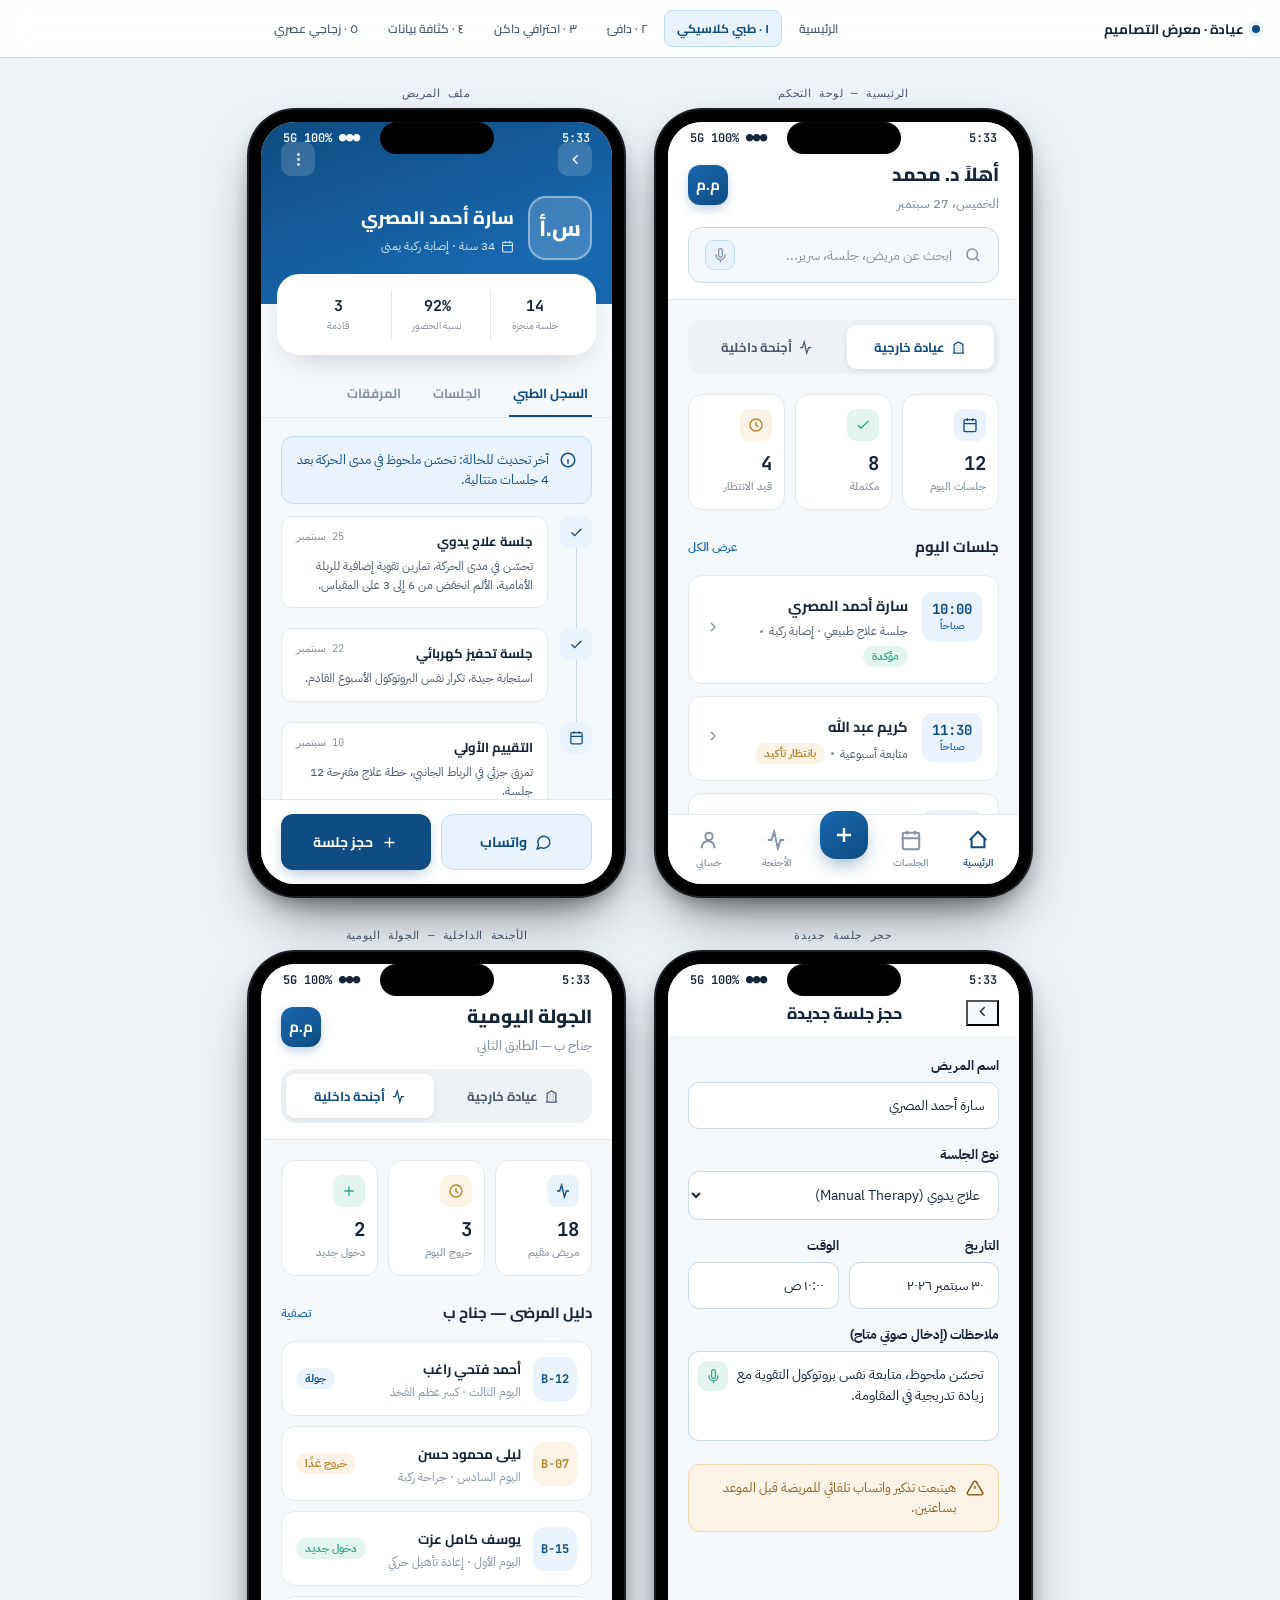
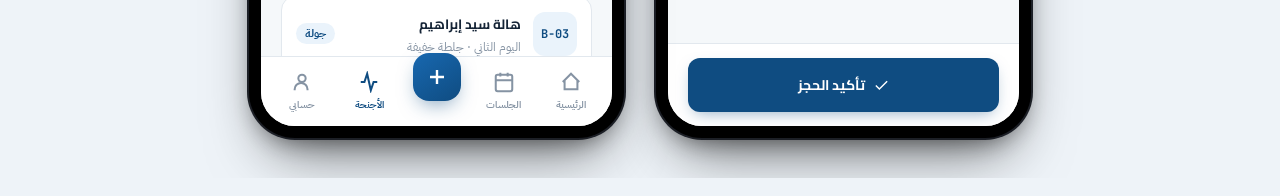
==== 01-clinical-trust/index.html @ b978ddeb "✨init" ====
<!DOCTYPE html>
<html lang="ar" dir="rtl" class="design-page">
<head>
<meta charset="UTF-8">
<meta name="viewport" content="width=device-width, initial-scale=1.0">
<title>1 · Clinical Trust — عيادة Design Lab</title>
<link rel="preconnect" href="https://fonts.googleapis.com">
<link rel="preconnect" href="https://fonts.gstatic.com" crossorigin>
<link href="https://fonts.googleapis.com/css2?family=Cairo:wght@500;600;700;800;900&family=IBM+Plex+Sans+Arabic:wght@400;500;600;700&family=JetBrains+Mono:wght@500;600;700&display=swap" rel="stylesheet">
<link rel="stylesheet" href="../shared/frame.css">
<link rel="stylesheet" href="design.css">
</head>
<body class="showcase-body">

<div class="phone-gallery">

  <!-- Screen 1: Home / Dashboard -->
  <div class="phone-slot">
    <span class="screen-label">الرئيسية — لوحة التحكم</span>
    <div class="phone-frame"><div class="notch"></div><div class="phone-screen">
      <div class="app-shell" dir="rtl">
      <div class="app-viewport">
        <div class="ct-statusbar"><span class="status-clock">9:41</span><span>●●● 5G 100%</span></div>
        <div class="ct-topbar">
          <div class="ct-topbar-row">
            <div class="greeting">أهلاً د. محمد<span>الخميس، 27 سبتمبر</span></div>
            <div class="ct-avatar">م.م</div>
          </div>
          <div class="ct-search">
            <svg viewBox="0 0 24 24" fill="none" stroke="currentColor" stroke-width="2"><circle cx="11" cy="11" r="7"/><path d="m20 20-3.5-3.5"/></svg>
            <input type="text" placeholder="ابحث عن مريض، جلسة، سرير...">
            <button class="mic"><svg viewBox="0 0 24 24" fill="none" stroke="currentColor" stroke-width="2"><path d="M12 1a3 3 0 00-3 3v8a3 3 0 006 0V4a3 3 0 00-3-3z"/><path d="M19 10v2a7 7 0 01-14 0v-2M12 19v4"/></svg></button>
          </div>
        </div>
        <div class="ct-content">
          <div class="ct-segment">
            <button class="active"><svg viewBox="0 0 24 24" fill="none" stroke="currentColor" stroke-width="2"><path d="M3 21h18M5 21V7l7-4 7 4v14M9 9h1m4 0h1m-6 4h1m4 0h1m-6 4h1m4 0h1"/></svg>عيادة خارجية</button>
            <button><svg viewBox="0 0 24 24" fill="none" stroke="currentColor" stroke-width="2"><path d="M3 12h4l3-9 4 18 3-9h4"/></svg>أجنحة داخلية</button>
          </div>

          <div class="ct-stats">
            <div class="ct-stat i-blue"><div class="icon"><svg viewBox="0 0 24 24" fill="none" stroke="currentColor" stroke-width="2"><path d="M8 2v4M16 2v4M3 10h18M5 4h14a2 2 0 012 2v14a2 2 0 01-2 2H5a2 2 0 01-2-2V6a2 2 0 012-2z"/></svg></div><div class="num">12</div><div class="lbl">جلسات اليوم</div></div>
            <div class="ct-stat i-mint"><div class="icon"><svg viewBox="0 0 24 24" fill="none" stroke="currentColor" stroke-width="2"><path d="M20 6L9 17l-5-5"/></svg></div><div class="num">8</div><div class="lbl">مكتملة</div></div>
            <div class="ct-stat i-gold"><div class="icon"><svg viewBox="0 0 24 24" fill="none" stroke="currentColor" stroke-width="2"><circle cx="12" cy="12" r="9"/><path d="M12 7v5l3 3"/></svg></div><div class="num">4</div><div class="lbl">قيد الانتظار</div></div>
          </div>

          <div class="ct-section-title"><h3>جلسات اليوم</h3><a href="#">عرض الكل</a></div>

          <div class="ct-card">
            <div class="time-block"><div class="t">10:00</div><div class="p">صباحاً</div></div>
            <div class="info">
              <div class="name">سارة أحمد المصري</div>
              <div class="meta">جلسة علاج طبيعي · إصابة ركبة <span class="sep"></span> <span class="ct-badge confirmed">مؤكدة</span></div>
            </div>
            <div class="chev"><svg viewBox="0 0 24 24" fill="none" stroke="currentColor" stroke-width="2"><path d="m9 6 6 6-6 6"/></svg></div>
          </div>
          <div class="ct-card">
            <div class="time-block"><div class="t">11:30</div><div class="p">صباحاً</div></div>
            <div class="info">
              <div class="name">كريم عبد الله</div>
              <div class="meta">متابعة أسبوعية <span class="sep"></span> <span class="ct-badge pending">بانتظار تأكيد</span></div>
            </div>
            <div class="chev"><svg viewBox="0 0 24 24" fill="none" stroke="currentColor" stroke-width="2"><path d="m9 6 6 6-6 6"/></svg></div>
          </div>
          <div class="ct-card">
            <div class="time-block"><div class="t">01:15</div><div class="p">ظهراً</div></div>
            <div class="info">
              <div class="name">منى الشريف</div>
              <div class="meta">جلسة أولى <span class="sep"></span> <span class="ct-badge session">تقييم جديد</span></div>
            </div>
            <div class="chev"><svg viewBox="0 0 24 24" fill="none" stroke="currentColor" stroke-width="2"><path d="m9 6 6 6-6 6"/></svg></div>
          </div>

          <div class="ct-section-title" style="margin-top:8px;"><h3>إجراءات سريعة</h3></div>
          <div class="ct-quick">
            <a href="#" class="ct-quick-item"><div class="ic"><svg viewBox="0 0 24 24" fill="none" stroke="currentColor" stroke-width="2"><path d="M12 5v14M5 12h14"/></svg></div><span>مريض جديد</span></a>
            <a href="#" class="ct-quick-item"><div class="ic"><svg viewBox="0 0 24 24" fill="none" stroke="currentColor" stroke-width="2"><rect x="3" y="4" width="18" height="18" rx="2"/><path d="M16 2v4M8 2v4M3 10h18"/></svg></div><span>حجز جلسة</span></a>
            <a href="#" class="ct-quick-item"><div class="ic"><svg viewBox="0 0 24 24" fill="none" stroke="currentColor" stroke-width="2"><path d="M14 2H6a2 2 0 00-2 2v16a2 2 0 002 2h12a2 2 0 002-2V8z"/><path d="M14 2v6h6M9 15h6M9 11h6"/></svg></div><span>تقرير</span></a>
            <a href="#" class="ct-quick-item"><div class="ic"><svg viewBox="0 0 24 24" fill="none" stroke="currentColor" stroke-width="2"><path d="M3 5h18M3 12h18M3 19h18"/></svg></div><span>الأرشيف</span></a>
          </div>
        </div>
      </div>
        <nav class="ct-bottomnav">
          <a href="#" class="ct-navitem active"><svg viewBox="0 0 24 24" fill="none" stroke="currentColor" stroke-width="2.2"><path d="M3 12l9-9 9 9M5 10v10h14V10"/></svg><span>الرئيسية</span></a>
          <a href="#" class="ct-navitem"><svg viewBox="0 0 24 24" fill="none" stroke="currentColor" stroke-width="2.2"><rect x="3" y="4" width="18" height="18" rx="2"/><path d="M16 2v4M8 2v4M3 10h18"/></svg><span>الجلسات</span></a>
          <a href="#" class="ct-navitem"><div class="fab"><svg viewBox="0 0 24 24" fill="none" stroke="currentColor" stroke-width="2.4"><path d="M12 5v14M5 12h14"/></svg></div></a>
          <a href="#" class="ct-navitem"><svg viewBox="0 0 24 24" fill="none" stroke="currentColor" stroke-width="2.2"><path d="M3 12h4l3-9 4 18 3-9h4"/></svg><span>الأجنحة</span></a>
          <a href="#" class="ct-navitem"><svg viewBox="0 0 24 24" fill="none" stroke="currentColor" stroke-width="2.2"><circle cx="12" cy="8" r="4"/><path d="M4 21v-1a7 7 0 0114 0v1"/></svg><span>حسابي</span></a>
        </nav>
      </div>
    </div></div>
  </div>

  <!-- Screen 2: Patient Profile -->
  <div class="phone-slot">
    <span class="screen-label">ملف المريض</span>
    <div class="phone-frame"><div class="notch"></div><div class="phone-screen">
      <div class="app-shell" dir="rtl">
      <div class="ct-statusbar" style="background:transparent;position:absolute;top:0;left:0;right:0;z-index:10;color:#fff;"><span class="status-clock">9:41</span><span>●●● 5G 100%</span></div>
      <div class="app-viewport">
        <div class="ct-profile-hero">
          <div class="back-row">
            <button class="icon-btn"><svg viewBox="0 0 24 24" fill="none" stroke="currentColor" stroke-width="2"><path d="m15 18-6-6 6-6"/></svg></button>
            <button class="icon-btn"><svg viewBox="0 0 24 24" fill="none" stroke="currentColor" stroke-width="2"><circle cx="12" cy="12" r="1"/><circle cx="12" cy="5" r="1"/><circle cx="12" cy="19" r="1"/></svg></button>
          </div>
          <div class="ct-profile-main">
            <div class="avatar">س.أ</div>
            <div>
              <div class="name">سارة أحمد المصري</div>
              <div class="sub"><svg width="13" height="13" viewBox="0 0 24 24" fill="none" stroke="currentColor" stroke-width="2"><rect x="3" y="4" width="18" height="18" rx="2"/><path d="M16 2v4M8 2v4M3 10h18"/></svg> 34 سنة · إصابة ركبة يمنى</div>
            </div>
          </div>
        </div>
        <div class="ct-profile-card">
          <div class="item"><div class="v">14</div><div class="l">جلسة منجزة</div></div>
          <div class="item"><div class="v">92%</div><div class="l">نسبة الحضور</div></div>
          <div class="item"><div class="v">3</div><div class="l">قادمة</div></div>
        </div>
        <div class="ct-tablist">
          <button class="active">السجل الطبي</button>
          <button>الجلسات</button>
          <button>المرفقات</button>
        </div>
        <div class="ct-content" style="padding-top:18px;">
          <div class="ct-alert info">
            <svg viewBox="0 0 24 24" fill="none" stroke="currentColor" stroke-width="2"><circle cx="12" cy="12" r="9"/><path d="M12 8h.01M11 12h1v4h1"/></svg>
            آخر تحديث للحالة: تحسّن ملحوظ في مدى الحركة بعد 4 جلسات متتالية.
          </div>

          <div class="ct-timeline-item">
            <div class="dot"><svg viewBox="0 0 24 24" fill="none" stroke="currentColor" stroke-width="2"><path d="M20 6L9 17l-5-5"/></svg></div>
            <div class="body">
              <div class="row"><span class="ttl">جلسة علاج يدوي</span><span class="dt">25 سبتمبر</span></div>
              <p>تحسّن في مدى الحركة، تمارين تقوية إضافية للربلة الأمامية. الألم انخفض من 6 إلى 3 على المقياس.</p>
            </div>
          </div>
          <div class="ct-timeline-item">
            <div class="dot"><svg viewBox="0 0 24 24" fill="none" stroke="currentColor" stroke-width="2"><path d="M20 6L9 17l-5-5"/></svg></div>
            <div class="body">
              <div class="row"><span class="ttl">جلسة تحفيز كهربائي</span><span class="dt">22 سبتمبر</span></div>
              <p>استجابة جيدة، تكرار نفس البروتوكول الأسبوع القادم.</p>
            </div>
          </div>
          <div class="ct-timeline-item">
            <div class="dot"><svg viewBox="0 0 24 24" fill="none" stroke="currentColor" stroke-width="2"><rect x="3" y="4" width="18" height="18" rx="2"/><path d="M16 2v4M8 2v4M3 10h18"/></svg></div>
            <div class="body">
              <div class="row"><span class="ttl">التقييم الأولي</span><span class="dt">10 سبتمبر</span></div>
              <p>تمزق جزئي في الرباط الجانبي، خطة علاج مقترحة 12 جلسة.</p>
            </div>
          </div>
        </div>
      </div>
        <div style="padding:14px 20px calc(env(safe-area-inset-bottom,0px) + 14px);border-top:1px solid var(--ct-line);display:flex;gap:10px;flex-shrink:0;background:var(--ct-bg);">
          <button class="ct-btn secondary"><svg viewBox="0 0 24 24" fill="none" stroke="currentColor" stroke-width="2"><path d="M3 21l1.9-5.7a8.5 8.5 0 113.8 3.8z"/></svg>واتساب</button>
          <button class="ct-btn primary"><svg viewBox="0 0 24 24" fill="none" stroke="currentColor" stroke-width="2"><path d="M12 5v14M5 12h14"/></svg>حجز جلسة</button>
        </div>
      </div>
    </div></div>
  </div>

  <!-- Screen 3: Booking form -->
  <div class="phone-slot">
    <span class="screen-label">حجز جلسة جديدة</span>
    <div class="phone-frame"><div class="notch"></div><div class="phone-screen">
      <div class="app-shell" dir="rtl">
      <div class="app-viewport">
        <div class="ct-statusbar"><span class="status-clock">9:41</span><span>●●● 5G 100%</span></div>
        <div class="ct-topbar" style="border-bottom:none;padding-bottom:8px;">
          <div class="ct-topbar-row" style="margin-bottom:0;">
            <button class="icon-btn" style="background:var(--ct-surface);color:var(--ct-ink);"><svg width="17" height="17" viewBox="0 0 24 24" fill="none" stroke="currentColor" stroke-width="2"><path d="m15 18-6-6 6-6"/></svg></button>
            <div class="greeting" style="font-size:16px;">حجز جلسة جديدة</div>
            <div style="width:34px;"></div>
          </div>
        </div>
        <div class="ct-content" style="padding-top:20px;">
          <div class="ct-field">
            <label>اسم المريض</label>
            <input type="text" value="سارة أحمد المصري" readonly>
          </div>
          <div class="ct-field">
            <label>نوع الجلسة</label>
            <select>
              <option>علاج يدوي (Manual Therapy)</option>
              <option>تحفيز كهربائي</option>
              <option>تمارين تقوية</option>
            </select>
          </div>
          <div style="display:flex;gap:10px;">
            <div class="ct-field" style="flex:1;">
              <label>التاريخ</label>
              <input type="text" value="٣٠ سبتمبر ٢٠٢٦">
            </div>
            <div class="ct-field" style="flex:1;">
              <label>الوقت</label>
              <input type="text" value="١٠:٠٠ ص">
            </div>
          </div>
          <div class="ct-field">
            <label>ملاحظات (إدخال صوتي متاح)</label>
            <div class="voice-input">
              <textarea placeholder="اكتب أو سجّل ملاحظاتك...">تحسّن ملحوظ، متابعة نفس بروتوكول التقوية مع زيادة تدريجية في المقاومة.</textarea>
              <button class="mic-btn"><svg viewBox="0 0 24 24" fill="none" stroke="currentColor" stroke-width="2"><path d="M12 1a3 3 0 00-3 3v8a3 3 0 006 0V4a3 3 0 00-3-3z"/><path d="M19 10v2a7 7 0 01-14 0v-2M12 19v4"/></svg></button>
            </div>
          </div>
          <div class="ct-alert warn">
            <svg viewBox="0 0 24 24" fill="none" stroke="currentColor" stroke-width="2"><path d="M10.29 3.86L1.82 18a2 2 0 001.71 3h16.94a2 2 0 001.71-3L13.71 3.86a2 2 0 00-3.42 0z"/><path d="M12 9v4M12 17h.01"/></svg>
            هيتبعت تذكير واتساب تلقائي للمريضة قبل الموعد بساعتين.
          </div>
        </div>
      </div>
        <div style="padding:14px 20px calc(env(safe-area-inset-bottom,0px) + 14px);border-top:1px solid var(--ct-line);flex-shrink:0;background:var(--ct-bg);">
          <button class="ct-btn primary"><svg viewBox="0 0 24 24" fill="none" stroke="currentColor" stroke-width="2"><path d="M20 6L9 17l-5-5"/></svg>تأكيد الحجز</button>
        </div>
      </div>
    </div></div>
  </div>

  <!-- Screen 4: Inpatient ward -->
  <div class="phone-slot">
    <span class="screen-label">الأجنحة الداخلية — الجولة اليومية</span>
    <div class="phone-frame"><div class="notch"></div><div class="phone-screen">
      <div class="app-shell" dir="rtl">
      <div class="app-viewport">
        <div class="ct-statusbar"><span class="status-clock">9:41</span><span>●●● 5G 100%</span></div>
        <div class="ct-topbar">
          <div class="ct-topbar-row">
            <div class="greeting">الجولة اليومية<span>جناح ب — الطابق الثاني</span></div>
            <div class="ct-avatar">م.م</div>
          </div>
          <div class="ct-segment" style="margin-bottom:0;">
            <button><svg viewBox="0 0 24 24" fill="none" stroke="currentColor" stroke-width="2"><path d="M3 21h18M5 21V7l7-4 7 4v14M9 9h1m4 0h1m-6 4h1m4 0h1m-6 4h1m4 0h1"/></svg>عيادة خارجية</button>
            <button class="active"><svg viewBox="0 0 24 24" fill="none" stroke="currentColor" stroke-width="2"><path d="M3 12h4l3-9 4 18 3-9h4"/></svg>أجنحة داخلية</button>
          </div>
        </div>
        <div class="ct-content">
          <div class="ct-stats">
            <div class="ct-stat i-blue"><div class="icon"><svg viewBox="0 0 24 24" fill="none" stroke="currentColor" stroke-width="2"><path d="M3 12h4l3-9 4 18 3-9h4"/></svg></div><div class="num">18</div><div class="lbl">مريض مقيم</div></div>
            <div class="ct-stat i-gold"><div class="icon"><svg viewBox="0 0 24 24" fill="none" stroke="currentColor" stroke-width="2"><circle cx="12" cy="12" r="9"/><path d="M12 7v5l3 3"/></svg></div><div class="num">3</div><div class="lbl">خروج اليوم</div></div>
            <div class="ct-stat i-mint"><div class="icon"><svg viewBox="0 0 24 24" fill="none" stroke="currentColor" stroke-width="2"><path d="M12 5v14M5 12h14"/></svg></div><div class="num">2</div><div class="lbl">دخول جديد</div></div>
          </div>

          <div class="ct-section-title"><h3>دليل المرضى — جناح ب</h3><a href="#">تصفية</a></div>

          <div class="ct-ward-card">
            <div class="bed">B-12</div>
            <div class="info"><div class="name">أحمد فتحي راغب</div><div class="meta">اليوم الثالث · كسر عظم الفخذ</div></div>
            <span class="ct-badge session">جولة</span>
          </div>
          <div class="ct-ward-card discharge-soon">
            <div class="bed">B-07</div>
            <div class="info"><div class="name">ليلى محمود حسن</div><div class="meta">اليوم السادس · جراحة ركبة</div></div>
            <span class="ct-badge pending">خروج غدًا</span>
          </div>
          <div class="ct-ward-card">
            <div class="bed">B-15</div>
            <div class="info"><div class="name">يوسف كامل عزت</div><div class="meta">اليوم الأول · إعادة تأهيل حركي</div></div>
            <span class="ct-badge confirmed">دخول جديد</span>
          </div>
          <div class="ct-ward-card">
            <div class="bed">B-03</div>
            <div class="info"><div class="name">هالة سيد إبراهيم</div><div class="meta">اليوم الثاني · جلطة خفيفة</div></div>
            <span class="ct-badge session">جولة</span>
          </div>
        </div>
      </div>
        <nav class="ct-bottomnav">
          <a href="#" class="ct-navitem"><svg viewBox="0 0 24 24" fill="none" stroke="currentColor" stroke-width="2.2"><path d="M3 12l9-9 9 9M5 10v10h14V10"/></svg><span>الرئيسية</span></a>
          <a href="#" class="ct-navitem"><svg viewBox="0 0 24 24" fill="none" stroke="currentColor" stroke-width="2.2"><rect x="3" y="4" width="18" height="18" rx="2"/><path d="M16 2v4M8 2v4M3 10h18"/></svg><span>الجلسات</span></a>
          <a href="#" class="ct-navitem"><div class="fab"><svg viewBox="0 0 24 24" fill="none" stroke="currentColor" stroke-width="2.4"><path d="M12 5v14M5 12h14"/></svg></div></a>
          <a href="#" class="ct-navitem active"><svg viewBox="0 0 24 24" fill="none" stroke="currentColor" stroke-width="2.2"><path d="M3 12h4l3-9 4 18 3-9h4"/></svg><span>الأجنحة</span></a>
          <a href="#" class="ct-navitem"><svg viewBox="0 0 24 24" fill="none" stroke="currentColor" stroke-width="2.2"><circle cx="12" cy="8" r="4"/><path d="M4 21v-1a7 7 0 0114 0v1"/></svg><span>حسابي</span></a>
        </nav>
      </div>
    </div></div>
  </div>

</div>

<script src="../shared/navbar.js"></script>
<script src="../shared/frame.js"></script>
<script>renderShowcaseNav('clinical-trust', false);</script>
</body>
</html>
---- shared/frame.css ----
/* ============================================================
   Shared "showcase chrome" — NOT part of the app itself.
   This provides: the top navbar (design switcher) and the
   mobile device frame that the actual app UI sits inside.
   ============================================================ */

/* Default (index/landing) showcase palette — dark neutral.
   Individual design pages override these variables (see each
   design.css's ".showcase-body" block) so the surrounding chrome
   picks up that design's own identity instead of a fixed dark theme. */
:root{
  --showcase-bg:#f5f6f8;
  --showcase-ink:#1a1f29;
  --showcase-muted:#6b7280;
  --showcase-line:#e2e5ea;
  --showcase-accent:#4f8cff;
  --showcase-nav-bg:rgba(255,255,255,.88);
}

*{ box-sizing:border-box; }

html,body{ margin:0; padding:0; }

body.showcase-body{
  background:var(--showcase-bg);
  color:var(--showcase-ink);
  font-family:"IBM Plex Sans Arabic","Segoe UI",Tahoma,sans-serif;
  min-height:100vh;
}

/* ---------- Top navbar (showcase only) ---------- */
.showcase-nav{
  position:sticky;
  top:0;
  z-index:100;
  display:flex;
  align-items:center;
  justify-content:space-between;
  gap:12px;
  padding:10px 20px;
  background:var(--showcase-nav-bg);
  backdrop-filter:blur(14px);
  border-bottom:1px solid var(--showcase-line);
  flex-wrap:nowrap;
}
.showcase-nav .brand{
  display:flex;
  align-items:center;
  gap:8px;
  font-weight:700;
  font-size:13.5px;
  color:var(--showcase-ink);
  text-decoration:none;
  white-space:nowrap;
  flex-shrink:0;
}
.showcase-nav .brand .brand-text{ display:inline; }
.showcase-nav .brand .dot{
  width:8px;height:8px;border-radius:50%;
  background:var(--showcase-accent);
  box-shadow:0 0 0 4px var(--showcase-accent-soft, rgba(79,140,255,.18));
  flex-shrink:0;
}
.showcase-tabs{
  display:flex;
  gap:4px;
  overflow-x:auto;
  scrollbar-width:none;
  flex:1;
  justify-content:center;
  min-width:0;
}
.showcase-tabs::-webkit-scrollbar{ display:none; }
.showcase-tabs a{
  flex-shrink:0;
  padding:6px 12px;
  border-radius:8px;
  font-size:12px;
  font-weight:600;
  color:var(--showcase-muted);
  text-decoration:none;
  border:1px solid transparent;
  transition:.15s ease;
  white-space:nowrap;
}
.showcase-tabs a:hover{
  color:var(--showcase-ink);
  background:var(--showcase-tab-hover, rgba(0,0,0,.04));
}
.showcase-tabs a.active{
  color:var(--showcase-accent-ink, var(--showcase-accent));
  background:var(--showcase-accent-soft, rgba(79,140,255,.14));
  border-color:var(--showcase-accent-line, rgba(79,140,255,.4));
  font-weight:700;
}

/* ---------- Phone frame gallery ---------- */
.phone-gallery{
  max-width:1200px;
  margin:0 auto;
  padding:28px 24px 40px;
  display:flex;
  flex-wrap:wrap;
  gap:32px;
  justify-content:center;
}
.phone-slot{ display:flex; flex-direction:column; align-items:center; gap:10px; }
.phone-slot .screen-label{
  font-family:"JetBrains Mono",monospace;
  font-size:11px;
  letter-spacing:.06em;
  color:var(--showcase-muted);
  text-transform:uppercase;
}

.phone-frame{
  width:375px;
  height:812px;
  background:#000;
  border-radius:46px;
  padding:12px;
  box-shadow:
    0 0 0 2px #1c1f26,
    0 30px 60px -20px rgba(0,0,0,.6),
    0 10px 24px -8px rgba(0,0,0,.5);
  position:relative;
  flex-shrink:0;
}
/* Design pages only: cap the frame height to the viewport height below
   the navbar, so a full screen is visible without scrolling the page.
   Width is unaffected — only height shrinks on short viewports, exactly
   like a real device frame would if you shortened its screen. */
html.design-page .phone-frame{
  height:min(812px, calc(100vh - var(--nav-h, 57px) - 56px));
}
.phone-frame .notch{
  position:absolute;
  top:12px; left:50%;
  transform:translateX(-50%);
  width:114px; height:32px;
  background:#000;
  border-radius:20px;
  z-index:50;
  pointer-events:none;
  box-shadow:0 1px 0 rgba(255,255,255,.04) inset;
}
.phone-screen{
  width:100%;
  height:100%;
  background:#fff;
  border-radius:34px;
  overflow:hidden;
  position:relative;
  display:flex;
  flex-direction:column;
  isolation:isolate;
}
/* .app-shell fills the phone screen and splits into a scrolling viewport
   plus fixed chrome (bottom nav / action bar) that never scrolls away.
   It also carries the dir="rtl"/"ltr" attribute toggled by frame.js, so
   both the scrollable content and the fixed bottom chrome flip together. */
.app-shell{
  flex:1;
  min-height:0;
  display:flex;
  flex-direction:column;
  position:relative;
}

/* The scrollable app body — sits between the status bar and the bottom nav,
   both of which are fixed chrome siblings so they never scroll away. */
.app-viewport{
  flex:1;
  min-height:0;
  overflow-y:auto;
  overflow-x:hidden;
  scrollbar-width:none;
  display:flex;
  flex-direction:column;
  position:relative;
}
.app-viewport::-webkit-scrollbar{ display:none; }

/* Bottom nav bars declare themselves as fixed chrome via this class instead
   of relying on flex order, so they stay pinned regardless of scroll. */
[class*="bottomnav"]{
  flex-shrink:0;
  position:relative;
  z-index:40;
}

/* ---------- Navbar responsiveness ---------- */
@media (max-width:900px){
  .showcase-nav{ padding:9px 14px; gap:8px; }
  .showcase-nav .brand .brand-text{ display:none; }
  .showcase-tabs{ justify-content:flex-start; }
  .showcase-tabs a{ padding:6px 10px; font-size:11.5px; }
}

@media (max-width:480px){
  .showcase-nav{ padding:8px 10px; gap:6px; }
  .showcase-tabs a{ padding:5px 9px; font-size:11px; }

  .phone-frame{ width:320px; border-radius:38px; }
  html.design-page .phone-frame{ height:min(692px, calc(100vh - var(--nav-h, 50px) - 56px)); }
  .phone-frame .notch{ top:10px; width:100px; height:28px; border-radius:18px; }
  .phone-screen{ border-radius:28px; }
}
---- 01-clinical-trust/design.css ----
/* ==========================================================
   DESIGN 1 — CLINICAL TRUST
   Medical-professional minimal. Deep clinical blue + mint
   accent, calm neutral surfaces, maximum legibility.
   ========================================================== */

:root{
  --ct-bg:#ffffff;
  --ct-surface:#f5f8fa;
  --ct-surface-alt:#eef2f5;
  --ct-ink:#152436;
  --ct-ink-soft:#48586b;
  --ct-muted:#8593a3;
  --ct-line:#e2e8ee;
  --ct-line-strong:#ccdae6;
  --ct-accent:#1868b0;
  --ct-accent-deep:#0f4c81;
  --ct-accent-soft:#eaf3fb;
  --ct-accent-soft-line:#c3ddf3;
  --ct-mint:#2ea88a;
  --ct-mint-soft:#e4f5f0;
  --ct-gold:#b2842f;
  --ct-red:#c0392b;
  --ct-red-soft:#fbeae8;
  --ct-radius-sm:8px;
  --ct-radius-md:14px;
  --ct-radius-lg:22px;
  --font-display:"Cairo",sans-serif;
  --font-body:"IBM Plex Sans Arabic","Segoe UI",sans-serif;
  --font-mono:"JetBrains Mono",monospace;
}

.app-viewport{
  background:var(--ct-surface);
  color:var(--ct-ink);
  font-family:var(--font-body);
}

/* ---------- Status bar ---------- */
.ct-statusbar{
  display:flex; align-items:center; justify-content:space-between;
  padding:8px 22px 4px;
  font-family:var(--font-mono);
  font-size:12px;
  font-weight:600;
  color:var(--ct-ink);
  flex-shrink:0;
  background:var(--ct-bg);
}

/* ---------- App top bar ---------- */
.ct-topbar{
  background:var(--ct-bg);
  padding:6px 20px 16px;
  flex-shrink:0;
  border-bottom:1px solid var(--ct-line);
}
.ct-topbar-row{ display:flex; align-items:center; justify-content:space-between; margin-bottom:14px; }
.ct-topbar .greeting{ font-family:var(--font-display); font-weight:800; font-size:19px; color:var(--ct-ink); }
.ct-topbar .greeting span{ display:block; font-family:var(--font-body); font-weight:500; font-size:12.5px; color:var(--ct-muted); margin-top:2px; }
.ct-avatar{
  width:40px; height:40px; border-radius:12px;
  background:linear-gradient(145deg,var(--ct-accent),var(--ct-accent-deep));
  display:flex; align-items:center; justify-content:center;
  color:#fff; font-family:var(--font-display); font-weight:700; font-size:15px;
  box-shadow:0 4px 12px -2px rgba(15,76,129,.35);
}

.ct-search{
  display:flex; align-items:center; gap:10px;
  background:var(--ct-surface);
  border:1px solid var(--ct-line-strong);
  border-radius:var(--ct-radius-md);
  padding:12px 16px;
}
.ct-search svg{ width:18px; height:18px; color:var(--ct-muted); flex-shrink:0; }
.ct-search input{
  border:none; background:transparent; outline:none;
  font-family:var(--font-body); font-size:13.5px; color:var(--ct-ink); flex:1;
  min-width:0;
}
.ct-search input::placeholder{ color:var(--ct-muted); }
.ct-search .mic{
  width:30px; height:30px; border-radius:9px;
  background:var(--ct-accent-soft); border:1px solid var(--ct-accent-soft-line);
  display:flex; align-items:center; justify-content:center; flex-shrink:0;
  color:var(--ct-accent-deep);
}
.ct-search .mic svg{ width:15px; height:15px; }

/* ---------- Content scroll area ---------- */
.ct-content{ padding:20px 20px 100px; flex:1; }

.ct-section-title{
  display:flex; align-items:center; justify-content:space-between;
  margin-bottom:14px;
}
.ct-section-title h3{ font-family:var(--font-display); font-weight:700; font-size:15px; color:var(--ct-ink); margin:0; }
.ct-section-title a{ font-size:12px; font-weight:600; color:var(--ct-accent); text-decoration:none; }

/* ---------- Segment tabs (Outpatient / Inpatient) ---------- */
.ct-segment{
  display:flex; gap:6px;
  background:var(--ct-surface-alt);
  padding:5px; border-radius:var(--ct-radius-md);
  margin-bottom:20px;
}
.ct-segment button{
  flex:1; border:none; background:transparent;
  padding:10px 8px; border-radius:9px;
  font-family:var(--font-display); font-weight:700; font-size:13px;
  color:var(--ct-ink-soft); cursor:pointer;
  transition:.2s ease;
  display:flex; align-items:center; justify-content:center; gap:6px;
}
.ct-segment button svg{ width:15px; height:15px; }
.ct-segment button.active{ background:var(--ct-bg); color:var(--ct-accent-deep); box-shadow:0 2px 8px -2px rgba(21,36,54,.15); }

/* ---------- Stat cards ---------- */
.ct-stats{ display:grid; grid-template-columns:repeat(3,1fr); gap:10px; margin-bottom:22px; }
.ct-stat{
  background:var(--ct-bg); border:1px solid var(--ct-line); border-radius:var(--ct-radius-md);
  padding:14px 12px;
}
.ct-stat .icon{
  width:32px; height:32px; border-radius:9px;
  display:flex; align-items:center; justify-content:center; margin-bottom:10px;
}
.ct-stat .icon svg{ width:16px; height:16px; }
.ct-stat.i-blue .icon{ background:var(--ct-accent-soft); color:var(--ct-accent-deep); }
.ct-stat.i-mint .icon{ background:var(--ct-mint-soft); color:var(--ct-mint); }
.ct-stat.i-gold .icon{ background:#fbf3e6; color:var(--ct-gold); }
.ct-stat .num{ font-family:var(--font-mono); font-weight:700; font-size:19px; color:var(--ct-ink); }
.ct-stat .lbl{ font-size:11px; color:var(--ct-muted); margin-top:2px; font-weight:500; }

/* ---------- Appointment / session card ---------- */
.ct-card{
  background:var(--ct-bg); border:1px solid var(--ct-line); border-radius:var(--ct-radius-md);
  padding:16px; margin-bottom:12px;
  display:flex; gap:14px; align-items:flex-start;
}
.ct-card .time-block{
  flex-shrink:0; text-align:center;
  background:var(--ct-accent-soft); border-radius:10px;
  padding:8px 10px; min-width:56px;
}
.ct-card .time-block .t{ font-family:var(--font-mono); font-weight:700; font-size:14px; color:var(--ct-accent-deep); }
.ct-card .time-block .p{ font-size:9.5px; color:var(--ct-accent); font-weight:600; margin-top:1px; }
.ct-card .info{ flex:1; min-width:0; }
.ct-card .info .name{ font-family:var(--font-display); font-weight:700; font-size:14.5px; color:var(--ct-ink); margin-bottom:3px; }
.ct-card .info .meta{ font-size:12px; color:var(--ct-ink-soft); display:flex; align-items:center; gap:6px; flex-wrap:wrap; }
.ct-card .info .meta .sep{ width:3px; height:3px; border-radius:50%; background:var(--ct-muted); }
.ct-badge{
  font-size:10.5px; font-weight:700; padding:3px 9px; border-radius:99px;
  display:inline-flex; align-items:center; gap:4px;
}
.ct-badge.confirmed{ background:var(--ct-mint-soft); color:var(--ct-mint); }
.ct-badge.pending{ background:#fbf3e6; color:var(--ct-gold); }
.ct-badge.session{ background:var(--ct-accent-soft); color:var(--ct-accent-deep); }
.ct-card .chev{ color:var(--ct-muted); flex-shrink:0; align-self:center; }
.ct-card .chev svg{ width:16px; height:16px; }

/* ---------- Quick actions grid ---------- */
.ct-quick{ display:grid; grid-template-columns:repeat(4,1fr); gap:10px; margin-bottom:24px; }
.ct-quick-item{ display:flex; flex-direction:column; align-items:center; gap:8px; text-decoration:none; }
.ct-quick-item .ic{
  width:52px; height:52px; border-radius:16px;
  background:var(--ct-bg); border:1px solid var(--ct-line);
  display:flex; align-items:center; justify-content:center;
  color:var(--ct-accent-deep);
  box-shadow:0 1px 2px rgba(21,36,54,.04);
}
.ct-quick-item .ic svg{ width:22px; height:22px; }
.ct-quick-item span{ font-size:10.5px; font-weight:600; color:var(--ct-ink-soft); text-align:center; }

/* ---------- Buttons ---------- */
.ct-btn{
  display:flex; align-items:center; justify-content:center; gap:8px;
  border:none; border-radius:12px; padding:14px 20px;
  font-family:var(--font-display); font-weight:700; font-size:14px;
  cursor:pointer; transition:.15s ease; width:100%;
}
.ct-btn.primary{ background:var(--ct-accent-deep); color:#fff; box-shadow:0 6px 16px -6px rgba(15,76,129,.5); }
.ct-btn.primary:active{ transform:scale(.98); }
.ct-btn.secondary{ background:var(--ct-accent-soft); color:var(--ct-accent-deep); border:1px solid var(--ct-accent-soft-line); }
.ct-btn.ghost{ background:transparent; color:var(--ct-ink-soft); border:1px solid var(--ct-line-strong); }
.ct-btn.danger{ background:var(--ct-red-soft); color:var(--ct-red); }
.ct-btn svg{ width:17px; height:17px; }
.ct-btn.sm{ padding:9px 14px; font-size:12.5px; width:auto; }

/* ---------- Inputs ---------- */
.ct-field{ margin-bottom:16px; }
.ct-field label{ display:block; font-size:12.5px; font-weight:700; color:var(--ct-ink); margin-bottom:7px; }
.ct-field input, .ct-field textarea, .ct-field select{
  width:100%; border:1.5px solid var(--ct-line-strong); border-radius:11px;
  padding:12px 14px; font-family:var(--font-body); font-size:13.5px; color:var(--ct-ink);
  background:var(--ct-bg); outline:none; transition:.15s ease;
}
.ct-field input:focus, .ct-field textarea:focus, .ct-field select:focus{
  border-color:var(--ct-accent); box-shadow:0 0 0 3px var(--ct-accent-soft);
}
.ct-field textarea{ resize:none; min-height:90px; }
.ct-field .voice-input{ position:relative; }
.ct-field .voice-input .mic-btn{
  position:absolute; inset-inline-end:10px; top:10px;
  width:30px; height:30px; border-radius:9px; border:none;
  background:var(--ct-mint-soft); color:var(--ct-mint);
  display:flex; align-items:center; justify-content:center; cursor:pointer;
}
.ct-field .voice-input .mic-btn svg{ width:15px; height:15px; }
.ct-field .voice-input textarea{ padding-inline-end:48px; }

/* ---------- Bottom navigation (this IS part of the app) ---------- */
.ct-bottomnav{
  display:flex; align-items:center; justify-content:space-around;
  background:var(--ct-bg);
  border-top:1px solid var(--ct-line);
  padding:10px 8px calc(env(safe-area-inset-bottom,0px) + 10px);
  flex-shrink:0;
}
.ct-navitem{
  display:flex; flex-direction:column; align-items:center; gap:4px;
  color:var(--ct-muted); text-decoration:none; padding:4px 10px;
  flex:1; position:relative;
}
.ct-navitem svg{ width:22px; height:22px; }
.ct-navitem span{ font-size:10px; font-weight:600; }
.ct-navitem.active{ color:var(--ct-accent-deep); }
.ct-navitem .fab{
  width:48px; height:48px; border-radius:16px; margin-top:-30px;
  background:linear-gradient(145deg,var(--ct-accent),var(--ct-accent-deep));
  display:flex; align-items:center; justify-content:center;
  color:#fff; box-shadow:0 8px 20px -6px rgba(15,76,129,.55);
}
.ct-navitem .fab svg{ width:24px; height:24px; }

/* ---------- Patient profile screen ---------- */
.ct-profile-hero{
  background:linear-gradient(160deg,var(--ct-accent-deep),var(--ct-accent) 75%);
  padding:20px 20px 44px; color:#fff; position:relative; flex-shrink:0;
}
.ct-profile-hero .back-row{ display:flex; align-items:center; justify-content:space-between; margin-bottom:20px; }
.ct-profile-hero .icon-btn{
  width:34px; height:34px; border-radius:10px; background:rgba(255,255,255,.16);
  display:flex; align-items:center; justify-content:center; color:#fff; border:none;
}
.ct-profile-hero .icon-btn svg{ width:17px; height:17px; }
.ct-profile-main{ display:flex; align-items:center; gap:14px; }
.ct-profile-main .avatar{
  width:64px; height:64px; border-radius:18px; background:rgba(255,255,255,.18);
  border:2px solid rgba(255,255,255,.4);
  display:flex; align-items:center; justify-content:center;
  font-family:var(--font-display); font-weight:800; font-size:22px;
}
.ct-profile-main .name{ font-family:var(--font-display); font-weight:800; font-size:18px; }
.ct-profile-main .sub{ font-size:12px; color:#dceafb; margin-top:3px; display:flex; align-items:center; gap:6px; }
.ct-profile-card{
  background:var(--ct-bg); border-radius:var(--ct-radius-lg);
  margin:-30px 16px 0; padding:16px; position:relative; z-index:5;
  box-shadow:0 12px 30px -14px rgba(21,36,54,.25);
  display:grid; grid-template-columns:repeat(3,1fr); gap:8px;
}
.ct-profile-card .item{ text-align:center; padding:6px 4px; }
.ct-profile-card .item .v{ font-family:var(--font-mono); font-weight:700; font-size:15px; color:var(--ct-ink); }
.ct-profile-card .item .l{ font-size:10px; color:var(--ct-muted); margin-top:2px; }
.ct-profile-card .item:not(:last-child){ border-inline-end:1px solid var(--ct-line); }

.ct-tablist{ display:flex; gap:4px; padding:16px 20px 0; border-bottom:1px solid var(--ct-line); flex-shrink:0; }
.ct-tablist button{
  border:none; background:none; padding:10px 4px; margin-inline-end:20px;
  font-family:var(--font-display); font-weight:700; font-size:13px; color:var(--ct-muted);
  border-bottom:2.5px solid transparent; cursor:pointer;
}
.ct-tablist button.active{ color:var(--ct-accent-deep); border-color:var(--ct-accent-deep); }

.ct-timeline-item{ display:flex; gap:12px; padding-bottom:20px; position:relative; }
.ct-timeline-item::before{
  content:""; position:absolute; top:26px; bottom:-4px; inset-inline-start:15px;
  width:1.5px; background:var(--ct-line-strong);
}
.ct-timeline-item:last-child::before{ display:none; }
.ct-timeline-item .dot{
  width:32px; height:32px; border-radius:10px; flex-shrink:0; z-index:2;
  background:var(--ct-accent-soft); color:var(--ct-accent-deep);
  display:flex; align-items:center; justify-content:center;
}
.ct-timeline-item .dot svg{ width:15px; height:15px; }
.ct-timeline-item .body{ flex:1; background:var(--ct-bg); border:1px solid var(--ct-line); border-radius:12px; padding:12px 14px; }
.ct-timeline-item .body .row{ display:flex; justify-content:space-between; margin-bottom:4px; }
.ct-timeline-item .body .ttl{ font-family:var(--font-display); font-weight:700; font-size:13px; color:var(--ct-ink); }
.ct-timeline-item .body .dt{ font-family:var(--font-mono); font-size:10.5px; color:var(--ct-muted); }
.ct-timeline-item .body p{ font-size:12px; color:var(--ct-ink-soft); margin:0; line-height:1.6; }

/* ---------- Alerts / toasts ---------- */
.ct-alert{
  display:flex; gap:10px; align-items:flex-start;
  padding:13px 14px; border-radius:12px; margin-bottom:12px;
  font-size:12.5px; line-height:1.6;
}
.ct-alert svg{ width:18px; height:18px; flex-shrink:0; margin-top:1px; }
.ct-alert.info{ background:var(--ct-accent-soft); color:var(--ct-accent-deep); border:1px solid var(--ct-accent-soft-line); }
.ct-alert.success{ background:var(--ct-mint-soft); color:#1d6e5a; border:1px solid #b9e5d9; }
.ct-alert.warn{ background:#fbf3e6; color:#8a611f; border:1px solid #efd9ad; }

/* ---------- Inpatient ward list ---------- */
.ct-ward-card{
  background:var(--ct-bg); border:1px solid var(--ct-line); border-radius:var(--ct-radius-md);
  padding:14px; margin-bottom:10px; display:flex; align-items:center; gap:12px;
}
.ct-ward-card .bed{
  width:44px; height:44px; border-radius:12px; flex-shrink:0;
  background:var(--ct-accent-soft); color:var(--ct-accent-deep);
  display:flex; align-items:center; justify-content:center;
  font-family:var(--font-mono); font-weight:700; font-size:12px;
}
.ct-ward-card.discharge-soon .bed{ background:#fbf3e6; color:var(--ct-gold); }
.ct-ward-card .info{ flex:1; min-width:0; }
.ct-ward-card .info .name{ font-family:var(--font-display); font-weight:700; font-size:13.5px; color:var(--ct-ink); }
.ct-ward-card .info .meta{ font-size:11.5px; color:var(--ct-muted); margin-top:2px; }

/* ---------- Showcase chrome theming (navbar + page background) ---------- */
body.showcase-body{
  --showcase-bg:#eef3f8;
  --showcase-ink:var(--ct-ink);
  --showcase-muted:var(--ct-ink-soft);
  --showcase-line:var(--ct-line-strong);
  --showcase-accent:var(--ct-accent-deep);
  --showcase-accent-soft:var(--ct-accent-soft);
  --showcase-accent-line:var(--ct-accent-soft-line);
  --showcase-accent-ink:var(--ct-accent-deep);
  --showcase-nav-bg:rgba(255,255,255,.92);
  --showcase-tab-hover:var(--ct-surface);
}
.showcase-nav .brand,
.showcase-tabs a{ font-family:var(--font-display); }
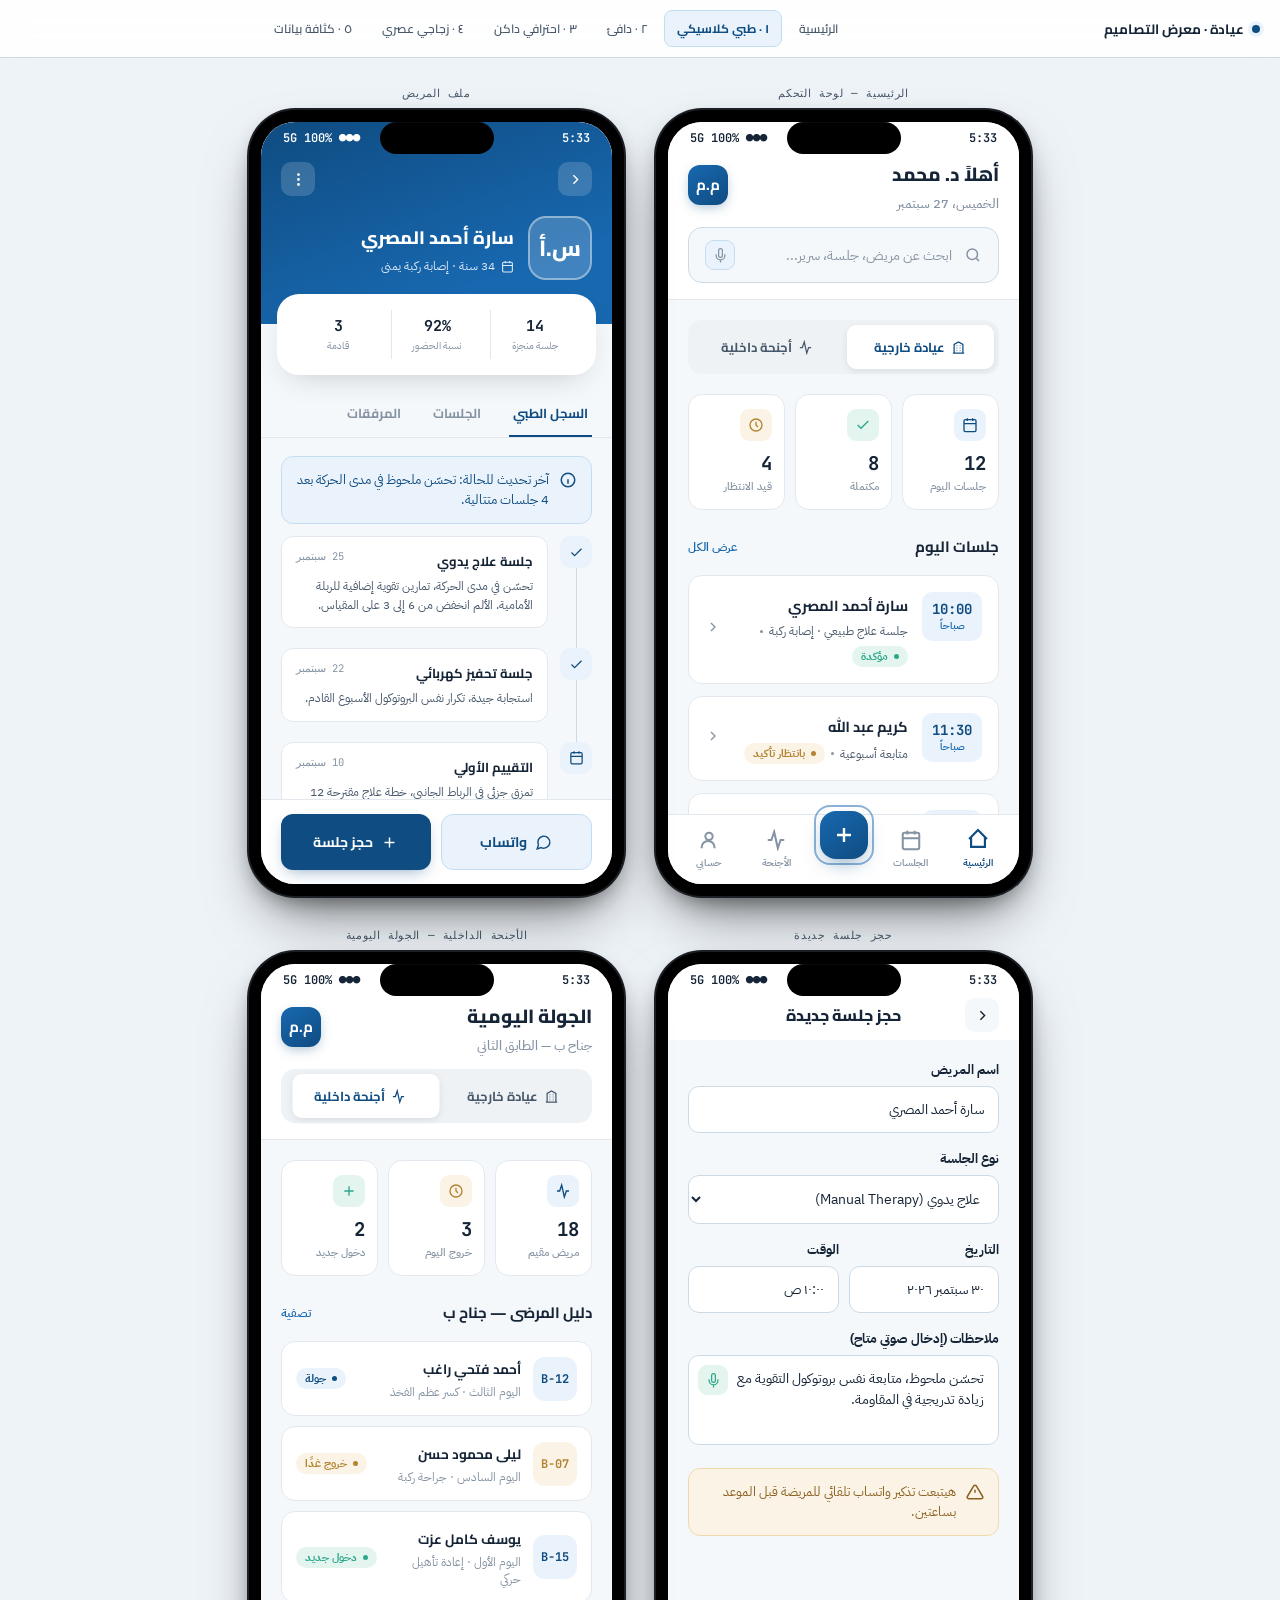
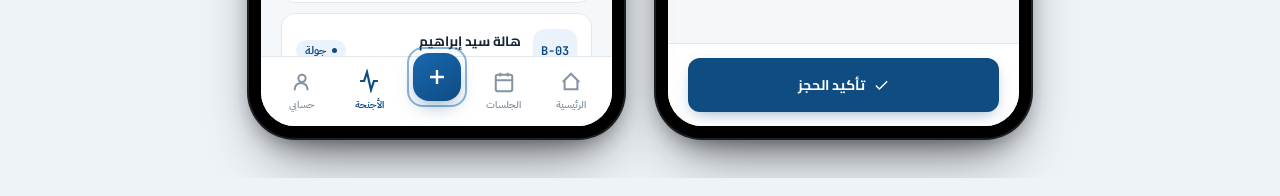
==== commit 79dad543: ":tada: enhace" ====
--- a/01-clinical-trust/index.html
+++ b/01-clinical-trust/index.html
@@ -9,6 +9,7 @@
 <link href="https://fonts.googleapis.com/css2?family=Cairo:wght@500;600;700;800;900&family=IBM+Plex+Sans+Arabic:wght@400;500;600;700&family=JetBrains+Mono:wght@500;600;700&display=swap" rel="stylesheet">
 <link rel="stylesheet" href="../shared/frame.css">
 <link rel="stylesheet" href="design.css">
+<link rel="stylesheet" href="animations.css">
 </head>
 <body class="showcase-body">
 
@@ -44,7 +45,7 @@
             <div class="ct-stat i-gold"><div class="icon"><svg viewBox="0 0 24 24" fill="none" stroke="currentColor" stroke-width="2"><circle cx="12" cy="12" r="9"/><path d="M12 7v5l3 3"/></svg></div><div class="num">4</div><div class="lbl">قيد الانتظار</div></div>
           </div>
 
-          <div class="ct-section-title"><h3>جلسات اليوم</h3><a href="#">عرض الكل</a></div>
+          <div class="ct-section-title"><h3>جلسات اليوم</h3><a href="javascript:void(0)">عرض الكل</a></div>
 
           <div class="ct-card">
             <div class="time-block"><div class="t">10:00</div><div class="p">صباحاً</div></div>
@@ -73,19 +74,19 @@
 
           <div class="ct-section-title" style="margin-top:8px;"><h3>إجراءات سريعة</h3></div>
           <div class="ct-quick">
-            <a href="#" class="ct-quick-item"><div class="ic"><svg viewBox="0 0 24 24" fill="none" stroke="currentColor" stroke-width="2"><path d="M12 5v14M5 12h14"/></svg></div><span>مريض جديد</span></a>
-            <a href="#" class="ct-quick-item"><div class="ic"><svg viewBox="0 0 24 24" fill="none" stroke="currentColor" stroke-width="2"><rect x="3" y="4" width="18" height="18" rx="2"/><path d="M16 2v4M8 2v4M3 10h18"/></svg></div><span>حجز جلسة</span></a>
-            <a href="#" class="ct-quick-item"><div class="ic"><svg viewBox="0 0 24 24" fill="none" stroke="currentColor" stroke-width="2"><path d="M14 2H6a2 2 0 00-2 2v16a2 2 0 002 2h12a2 2 0 002-2V8z"/><path d="M14 2v6h6M9 15h6M9 11h6"/></svg></div><span>تقرير</span></a>
-            <a href="#" class="ct-quick-item"><div class="ic"><svg viewBox="0 0 24 24" fill="none" stroke="currentColor" stroke-width="2"><path d="M3 5h18M3 12h18M3 19h18"/></svg></div><span>الأرشيف</span></a>
+            <a href="javascript:void(0)" class="ct-quick-item"><div class="ic"><svg viewBox="0 0 24 24" fill="none" stroke="currentColor" stroke-width="2"><path d="M12 5v14M5 12h14"/></svg></div><span>مريض جديد</span></a>
+            <a href="javascript:void(0)" class="ct-quick-item"><div class="ic"><svg viewBox="0 0 24 24" fill="none" stroke="currentColor" stroke-width="2"><rect x="3" y="4" width="18" height="18" rx="2"/><path d="M16 2v4M8 2v4M3 10h18"/></svg></div><span>حجز جلسة</span></a>
+            <a href="javascript:void(0)" class="ct-quick-item"><div class="ic"><svg viewBox="0 0 24 24" fill="none" stroke="currentColor" stroke-width="2"><path d="M14 2H6a2 2 0 00-2 2v16a2 2 0 002 2h12a2 2 0 002-2V8z"/><path d="M14 2v6h6M9 15h6M9 11h6"/></svg></div><span>تقرير</span></a>
+            <a href="javascript:void(0)" class="ct-quick-item"><div class="ic"><svg viewBox="0 0 24 24" fill="none" stroke="currentColor" stroke-width="2"><path d="M3 5h18M3 12h18M3 19h18"/></svg></div><span>الأرشيف</span></a>
           </div>
         </div>
       </div>
         <nav class="ct-bottomnav">
-          <a href="#" class="ct-navitem active"><svg viewBox="0 0 24 24" fill="none" stroke="currentColor" stroke-width="2.2"><path d="M3 12l9-9 9 9M5 10v10h14V10"/></svg><span>الرئيسية</span></a>
-          <a href="#" class="ct-navitem"><svg viewBox="0 0 24 24" fill="none" stroke="currentColor" stroke-width="2.2"><rect x="3" y="4" width="18" height="18" rx="2"/><path d="M16 2v4M8 2v4M3 10h18"/></svg><span>الجلسات</span></a>
-          <a href="#" class="ct-navitem"><div class="fab"><svg viewBox="0 0 24 24" fill="none" stroke="currentColor" stroke-width="2.4"><path d="M12 5v14M5 12h14"/></svg></div></a>
-          <a href="#" class="ct-navitem"><svg viewBox="0 0 24 24" fill="none" stroke="currentColor" stroke-width="2.2"><path d="M3 12h4l3-9 4 18 3-9h4"/></svg><span>الأجنحة</span></a>
-          <a href="#" class="ct-navitem"><svg viewBox="0 0 24 24" fill="none" stroke="currentColor" stroke-width="2.2"><circle cx="12" cy="8" r="4"/><path d="M4 21v-1a7 7 0 0114 0v1"/></svg><span>حسابي</span></a>
+          <a href="javascript:void(0)" class="ct-navitem active"><svg viewBox="0 0 24 24" fill="none" stroke="currentColor" stroke-width="2.2"><path d="M3 12l9-9 9 9M5 10v10h14V10"/></svg><span>الرئيسية</span></a>
+          <a href="javascript:void(0)" class="ct-navitem"><svg viewBox="0 0 24 24" fill="none" stroke="currentColor" stroke-width="2.2"><rect x="3" y="4" width="18" height="18" rx="2"/><path d="M16 2v4M8 2v4M3 10h18"/></svg><span>الجلسات</span></a>
+          <a href="javascript:void(0)" class="ct-navitem"><div class="fab"><svg viewBox="0 0 24 24" fill="none" stroke="currentColor" stroke-width="2.4"><path d="M12 5v14M5 12h14"/></svg></div></a>
+          <a href="javascript:void(0)" class="ct-navitem"><svg viewBox="0 0 24 24" fill="none" stroke="currentColor" stroke-width="2.2"><path d="M3 12h4l3-9 4 18 3-9h4"/></svg><span>الأجنحة</span></a>
+          <a href="javascript:void(0)" class="ct-navitem"><svg viewBox="0 0 24 24" fill="none" stroke="currentColor" stroke-width="2.2"><circle cx="12" cy="8" r="4"/><path d="M4 21v-1a7 7 0 0114 0v1"/></svg><span>حسابي</span></a>
         </nav>
       </div>
     </div></div>
@@ -117,11 +118,12 @@
           <div class="item"><div class="v">3</div><div class="l">قادمة</div></div>
         </div>
         <div class="ct-tablist">
-          <button class="active">السجل الطبي</button>
-          <button>الجلسات</button>
-          <button>المرفقات</button>
+          <button class="active" data-panel="record">السجل الطبي</button>
+          <button data-panel="sessions">الجلسات</button>
+          <button data-panel="files">المرفقات</button>
         </div>
         <div class="ct-content" style="padding-top:18px;">
+          <div class="ct-panel" data-panel="record">
           <div class="ct-alert info">
             <svg viewBox="0 0 24 24" fill="none" stroke="currentColor" stroke-width="2"><circle cx="12" cy="12" r="9"/><path d="M12 8h.01M11 12h1v4h1"/></svg>
             آخر تحديث للحالة: تحسّن ملحوظ في مدى الحركة بعد 4 جلسات متتالية.
@@ -147,6 +149,51 @@
               <div class="row"><span class="ttl">التقييم الأولي</span><span class="dt">10 سبتمبر</span></div>
               <p>تمزق جزئي في الرباط الجانبي، خطة علاج مقترحة 12 جلسة.</p>
             </div>
+          </div>
+          </div>
+          <div class="ct-panel" data-panel="sessions" hidden>
+          <div class="ct-card">
+            <div class="time-block"><div class="t">30</div><div class="p">سبتمبر</div></div>
+            <div class="info">
+              <div class="name">جلسة علاج يدوي</div>
+              <div class="meta">قادمة <span class="sep"></span> <span class="ct-badge pending">لم تبدأ</span></div>
+            </div>
+            <div class="chev"><svg viewBox="0 0 24 24" fill="none" stroke="currentColor" stroke-width="2"><path d="m9 6 6 6-6 6"/></svg></div>
+          </div>
+          <div class="ct-card">
+            <div class="time-block"><div class="t">25</div><div class="p">سبتمبر</div></div>
+            <div class="info">
+              <div class="name">جلسة علاج يدوي</div>
+              <div class="meta">منجزة <span class="sep"></span> <span class="ct-badge confirmed">مكتملة</span></div>
+            </div>
+            <div class="chev"><svg viewBox="0 0 24 24" fill="none" stroke="currentColor" stroke-width="2"><path d="m9 6 6 6-6 6"/></svg></div>
+          </div>
+          <div class="ct-card">
+            <div class="time-block"><div class="t">22</div><div class="p">سبتمبر</div></div>
+            <div class="info">
+              <div class="name">جلسة تحفيز كهربائي</div>
+              <div class="meta">منجزة <span class="sep"></span> <span class="ct-badge confirmed">مكتملة</span></div>
+            </div>
+            <div class="chev"><svg viewBox="0 0 24 24" fill="none" stroke="currentColor" stroke-width="2"><path d="m9 6 6 6-6 6"/></svg></div>
+          </div>
+          </div>
+          <div class="ct-panel" data-panel="files" hidden>
+          <div class="ct-card">
+            <div class="time-block"><svg width="20" height="20" viewBox="0 0 24 24" fill="none" stroke="currentColor" stroke-width="2"><path d="M14 2H6a2 2 0 00-2 2v16a2 2 0 002 2h12a2 2 0 002-2V8z"/><path d="M14 2v6h6M9 15h6M9 11h6"/></svg></div>
+            <div class="info">
+              <div class="name">تقرير الأشعة — ركبة يمنى.pdf</div>
+              <div class="meta">1.2 MB <span class="sep"></span> 10 سبتمبر</div>
+            </div>
+            <div class="chev"><svg viewBox="0 0 24 24" fill="none" stroke="currentColor" stroke-width="2"><path d="m9 6 6 6-6 6"/></svg></div>
+          </div>
+          <div class="ct-card">
+            <div class="time-block"><svg width="20" height="20" viewBox="0 0 24 24" fill="none" stroke="currentColor" stroke-width="2"><path d="M14 2H6a2 2 0 00-2 2v16a2 2 0 002 2h12a2 2 0 002-2V8z"/><path d="M14 2v6h6M9 15h6M9 11h6"/></svg></div>
+            <div class="info">
+              <div class="name">خطة العلاج المقترحة.pdf</div>
+              <div class="meta">640 KB <span class="sep"></span> 10 سبتمبر</div>
+            </div>
+            <div class="chev"><svg viewBox="0 0 24 24" fill="none" stroke="currentColor" stroke-width="2"><path d="m9 6 6 6-6 6"/></svg></div>
+          </div>
           </div>
         </div>
       </div>
@@ -239,7 +286,7 @@
             <div class="ct-stat i-mint"><div class="icon"><svg viewBox="0 0 24 24" fill="none" stroke="currentColor" stroke-width="2"><path d="M12 5v14M5 12h14"/></svg></div><div class="num">2</div><div class="lbl">دخول جديد</div></div>
           </div>
 
-          <div class="ct-section-title"><h3>دليل المرضى — جناح ب</h3><a href="#">تصفية</a></div>
+          <div class="ct-section-title"><h3>دليل المرضى — جناح ب</h3><a href="javascript:void(0)">تصفية</a></div>
 
           <div class="ct-ward-card">
             <div class="bed">B-12</div>
@@ -264,11 +311,11 @@
         </div>
       </div>
         <nav class="ct-bottomnav">
-          <a href="#" class="ct-navitem"><svg viewBox="0 0 24 24" fill="none" stroke="currentColor" stroke-width="2.2"><path d="M3 12l9-9 9 9M5 10v10h14V10"/></svg><span>الرئيسية</span></a>
-          <a href="#" class="ct-navitem"><svg viewBox="0 0 24 24" fill="none" stroke="currentColor" stroke-width="2.2"><rect x="3" y="4" width="18" height="18" rx="2"/><path d="M16 2v4M8 2v4M3 10h18"/></svg><span>الجلسات</span></a>
-          <a href="#" class="ct-navitem"><div class="fab"><svg viewBox="0 0 24 24" fill="none" stroke="currentColor" stroke-width="2.4"><path d="M12 5v14M5 12h14"/></svg></div></a>
-          <a href="#" class="ct-navitem active"><svg viewBox="0 0 24 24" fill="none" stroke="currentColor" stroke-width="2.2"><path d="M3 12h4l3-9 4 18 3-9h4"/></svg><span>الأجنحة</span></a>
-          <a href="#" class="ct-navitem"><svg viewBox="0 0 24 24" fill="none" stroke="currentColor" stroke-width="2.2"><circle cx="12" cy="8" r="4"/><path d="M4 21v-1a7 7 0 0114 0v1"/></svg><span>حسابي</span></a>
+          <a href="javascript:void(0)" class="ct-navitem"><svg viewBox="0 0 24 24" fill="none" stroke="currentColor" stroke-width="2.2"><path d="M3 12l9-9 9 9M5 10v10h14V10"/></svg><span>الرئيسية</span></a>
+          <a href="javascript:void(0)" class="ct-navitem"><svg viewBox="0 0 24 24" fill="none" stroke="currentColor" stroke-width="2.2"><rect x="3" y="4" width="18" height="18" rx="2"/><path d="M16 2v4M8 2v4M3 10h18"/></svg><span>الجلسات</span></a>
+          <a href="javascript:void(0)" class="ct-navitem"><div class="fab"><svg viewBox="0 0 24 24" fill="none" stroke="currentColor" stroke-width="2.4"><path d="M12 5v14M5 12h14"/></svg></div></a>
+          <a href="javascript:void(0)" class="ct-navitem active"><svg viewBox="0 0 24 24" fill="none" stroke="currentColor" stroke-width="2.2"><path d="M3 12h4l3-9 4 18 3-9h4"/></svg><span>الأجنحة</span></a>
+          <a href="javascript:void(0)" class="ct-navitem"><svg viewBox="0 0 24 24" fill="none" stroke="currentColor" stroke-width="2.2"><circle cx="12" cy="8" r="4"/><path d="M4 21v-1a7 7 0 0114 0v1"/></svg><span>حسابي</span></a>
         </nav>
       </div>
     </div></div>
@@ -278,6 +325,7 @@
 
 <script src="../shared/navbar.js"></script>
 <script src="../shared/frame.js"></script>
+<script src="animations.js"></script>
 <script>renderShowcaseNav('clinical-trust', false);</script>
 </body>
 </html>
--- a/shared/frame.css
+++ b/shared/frame.css
@@ -94,6 +94,30 @@
   font-weight:700;
 }
 
+/* Hamburger trigger — hidden by default, only shown below the small-screen
+   breakpoint where the tabs collapse into a dropdown menu instead. */
+.showcase-menu-btn{
+  display:none;
+  align-items:center;
+  justify-content:center;
+  width:34px;
+  height:34px;
+  border-radius:8px;
+  border:1px solid var(--showcase-line);
+  background:transparent;
+  color:var(--showcase-ink);
+  cursor:pointer;
+  flex-shrink:0;
+  padding:0;
+}
+.showcase-menu-btn svg{ width:18px; height:18px; }
+.showcase-menu-btn:hover{ background:var(--showcase-tab-hover, rgba(0,0,0,.04)); }
+.showcase-menu-btn.active{
+  background:var(--showcase-accent-soft, rgba(79,140,255,.14));
+  border-color:var(--showcase-accent-line, rgba(79,140,255,.4));
+  color:var(--showcase-accent-ink, var(--showcase-accent));
+}
+
 /* ---------- Phone frame gallery ---------- */
 .phone-gallery{
   max-width:1200px;
@@ -190,16 +214,43 @@
 }
 
 /* ---------- Navbar responsiveness ---------- */
-@media (max-width:900px){
-  .showcase-nav{ padding:9px 14px; gap:8px; }
-  .showcase-nav .brand .brand-text{ display:none; }
-  .showcase-tabs{ justify-content:flex-start; }
-  .showcase-tabs a{ padding:6px 10px; font-size:11.5px; }
-}
-
-@media (max-width:480px){
-  .showcase-nav{ padding:8px 10px; gap:6px; }
-  .showcase-tabs a{ padding:5px 9px; font-size:11px; }
+
+/* Below this breakpoint: the well-known hamburger + dropdown pattern.
+   Tabs stop being an inline row and become a collapsible panel under
+   the navbar, toggled by the hamburger button (see navbar.js for the
+   open/close logic). The brand text stays visible at every width. */
+@media (max-width:767px){
+  .showcase-nav{ padding:9px 12px; gap:8px; flex-wrap:wrap; position:relative; }
+  .showcase-menu-btn{ display:flex; order:2; }
+  .showcase-tabs{
+    order:3;
+    flex-basis:100%;
+    display:none;
+    flex-direction:column;
+    gap:2px;
+    justify-content:flex-start;
+    overflow:visible;
+    max-height:none;
+  }
+  .showcase-tabs.open{
+    display:flex;
+    position:absolute;
+    top:100%;
+    right:0;
+    left:0;
+    padding:8px 12px 12px;
+    background:var(--showcase-nav-bg);
+    backdrop-filter:blur(14px);
+    border-bottom:1px solid var(--showcase-line);
+    box-shadow:0 12px 24px -12px rgba(0,0,0,.25);
+  }
+  .showcase-tabs.open a{
+    padding:10px 14px;
+    border-radius:8px;
+    font-size:13px;
+    text-align:right;
+    width:100%;
+  }
 
   .phone-frame{ width:320px; border-radius:38px; }
   html.design-page .phone-frame{ height:min(692px, calc(100vh - var(--nav-h, 50px) - 56px)); }
--- a/01-clinical-trust/design.css
+++ b/01-clinical-trust/design.css
@@ -86,7 +86,7 @@
   display:flex; align-items:center; justify-content:center; flex-shrink:0;
   color:var(--ct-accent-deep);
 }
-.ct-search .mic svg{ width:15px; height:15px; }
+.ct-search .mic svg{ width:15px; height:15px;}
 
 /* ---------- Content scroll area ---------- */
 .ct-content{ padding:20px 20px 100px; flex:1; }
@@ -113,7 +113,7 @@
   transition:.2s ease;
   display:flex; align-items:center; justify-content:center; gap:6px;
 }
-.ct-segment button svg{ width:15px; height:15px; }
+.ct-segment button svg{ width:15px; height:15px;}
 .ct-segment button.active{ background:var(--ct-bg); color:var(--ct-accent-deep); box-shadow:0 2px 8px -2px rgba(21,36,54,.15); }
 
 /* ---------- Stat cards ---------- */
@@ -126,7 +126,7 @@
   width:32px; height:32px; border-radius:9px;
   display:flex; align-items:center; justify-content:center; margin-bottom:10px;
 }
-.ct-stat .icon svg{ width:16px; height:16px; }
+.ct-stat .icon svg{ width:16px; height:16px;}
 .ct-stat.i-blue .icon{ background:var(--ct-accent-soft); color:var(--ct-accent-deep); }
 .ct-stat.i-mint .icon{ background:var(--ct-mint-soft); color:var(--ct-mint); }
 .ct-stat.i-gold .icon{ background:#fbf3e6; color:var(--ct-gold); }
@@ -185,7 +185,7 @@
 .ct-btn.secondary{ background:var(--ct-accent-soft); color:var(--ct-accent-deep); border:1px solid var(--ct-accent-soft-line); }
 .ct-btn.ghost{ background:transparent; color:var(--ct-ink-soft); border:1px solid var(--ct-line-strong); }
 .ct-btn.danger{ background:var(--ct-red-soft); color:var(--ct-red); }
-.ct-btn svg{ width:17px; height:17px; }
+.ct-btn svg{ width:17px; height:17px;}
 .ct-btn.sm{ padding:9px 14px; font-size:12.5px; width:auto; }
 
 /* ---------- Inputs ---------- */
@@ -207,7 +207,7 @@
   background:var(--ct-mint-soft); color:var(--ct-mint);
   display:flex; align-items:center; justify-content:center; cursor:pointer;
 }
-.ct-field .voice-input .mic-btn svg{ width:15px; height:15px; }
+.ct-field .voice-input .mic-btn svg{ width:15px; height:15px;}
 .ct-field .voice-input textarea{ padding-inline-end:48px; }
 
 /* ---------- Bottom navigation (this IS part of the app) ---------- */
@@ -239,12 +239,12 @@
   background:linear-gradient(160deg,var(--ct-accent-deep),var(--ct-accent) 75%);
   padding:20px 20px 44px; color:#fff; position:relative; flex-shrink:0;
 }
-.ct-profile-hero .back-row{ display:flex; align-items:center; justify-content:space-between; margin-bottom:20px; }
-.ct-profile-hero .icon-btn{
+.ct-profile-hero .back-row{ display:flex; align-items:center; justify-content:space-between; margin-block:20px; }
+.icon-btn{
   width:34px; height:34px; border-radius:10px; background:rgba(255,255,255,.16);
   display:flex; align-items:center; justify-content:center; color:#fff; border:none;
 }
-.ct-profile-hero .icon-btn svg{ width:17px; height:17px; }
+.icon-btn svg{ width:17px; height:17px; rotate: 180deg }
 .ct-profile-main{ display:flex; align-items:center; gap:14px; }
 .ct-profile-main .avatar{
   width:64px; height:64px; border-radius:18px; background:rgba(255,255,255,.18);
@@ -284,7 +284,7 @@
   background:var(--ct-accent-soft); color:var(--ct-accent-deep);
   display:flex; align-items:center; justify-content:center;
 }
-.ct-timeline-item .dot svg{ width:15px; height:15px; }
+.ct-timeline-item .dot svg{ width:15px; height:15px;}
 .ct-timeline-item .body{ flex:1; background:var(--ct-bg); border:1px solid var(--ct-line); border-radius:12px; padding:12px 14px; }
 .ct-timeline-item .body .row{ display:flex; justify-content:space-between; margin-bottom:4px; }
 .ct-timeline-item .body .ttl{ font-family:var(--font-display); font-weight:700; font-size:13px; color:var(--ct-ink); }
--- a/01-clinical-trust/animations.css
+++ b/01-clinical-trust/animations.css
@@ -0,0 +1,129 @@
+/* ==========================================================
+   CLINICAL TRUST — Motion layer
+   Experimental animation pass (screen 1 of 5 designs). Adds:
+   1. Staggered load-in reveal for each screen's content
+   2. Tap/press feedback on interactive elements
+   3. Sliding thumb for the segment toggle
+   4. Bottom-nav active state + FAB idle pulse
+   5. Subtle "live" pulse on status badges
+   6. Topbar shrink/blur on scroll
+   ========================================================== */
+
+@media (prefers-reduced-motion: reduce){
+  *, *::before, *::after{
+    animation-duration:.001ms !important;
+    animation-iteration-count:1 !important;
+    transition-duration:.001ms !important;
+    scroll-behavior:auto !important;
+  }
+}
+
+/* ---------- 1. Staggered load-in ---------- */
+/* Each direct animatable child of a freshly-loaded screen fades + rises
+   into place in sequence. .ct-reveal is applied by animations.js to the
+   elements we want staggered (topbar, segment, stat row, each card, etc). */
+@keyframes ct-rise-in{
+  from{ opacity:0; transform:translateY(10px); }
+  to{ opacity:1; transform:translateY(0); }
+}
+.ct-reveal{
+  opacity:0;
+  animation:ct-rise-in .5s cubic-bezier(.22,1,.36,1) forwards;
+  animation-delay:var(--ct-delay, 0ms);
+}
+
+/* ---------- 2. Tap / press feedback ---------- */
+.ct-card,
+.ct-ward-card,
+.ct-quick-item .ic,
+.ct-stat,
+.ct-btn,
+.ct-segment button,
+.ct-tablist button,
+.icon-btn,
+.ct-navitem{
+  transition:transform .15s ease, box-shadow .15s ease, background-color .15s ease;
+}
+.ct-card:active,
+.ct-ward-card:active{ transform:scale(.98); }
+.ct-quick-item:active .ic{ transform:scale(.9); }
+.ct-stat:active{ transform:scale(.96); }
+.ct-btn:active{ transform:scale(.97); }
+.icon-btn:active{ transform:scale(.9); }
+.ct-navitem:active{ transform:scale(.92); }
+.ct-navitem:active .fab{ transform:scale(.94); }
+
+/* ---------- 3. Sliding thumb for segment toggle ---------- */
+.ct-segment{ position:relative; }
+.ct-segment .ct-segment-thumb{
+  position:absolute;
+  top:5px; bottom:5px;
+  width:calc(50% - 8px);
+  background:var(--ct-bg);
+  border-radius:9px;
+  box-shadow:0 2px 8px -2px rgba(21,36,54,.15);
+  transition:transform .32s cubic-bezier(.65,0,.35,1);
+  z-index:0;
+  pointer-events:none;
+}
+.ct-segment button{ position:relative; z-index:1; }
+.ct-segment button.active{ background:transparent; box-shadow:none; }
+
+/* ---------- 3b. Patient-profile tabs — real panel swap ---------- */
+@keyframes ct-panel-in{
+  from{ opacity:0; transform:translateY(8px); }
+  to{ opacity:1; transform:translateY(0); }
+}
+.ct-panel.is-swapping{ animation:ct-panel-in .32s cubic-bezier(.22,1,.36,1); }
+
+/* ---------- 4. Bottom nav active feel + FAB idle pulse ---------- */
+.ct-navitem svg{ transition:transform .25s cubic-bezier(.34,1.56,.64,1); }
+.ct-navitem.active svg{ transform:translateY(-1px) scale(1.08); }
+
+.ct-navitem .fab{ position:relative; }
+.ct-navitem .fab::after{
+  content:"";
+  position:absolute; inset:-6px;
+  border-radius:inherit;
+  border:2px solid var(--ct-accent);
+  opacity:.5;
+  animation:ct-fab-pulse 2.4s ease-out infinite;
+}
+@keyframes ct-fab-pulse{
+  0%{ transform:scale(.85); opacity:.55; }
+  70%{ transform:scale(1.35); opacity:0; }
+  100%{ opacity:0; }
+}
+
+/* ---------- 5. Subtle "live" pulse on badges ---------- */
+.ct-badge.confirmed::before,
+.ct-badge.pending::before,
+.ct-badge.session::before{
+  content:"";
+  display:inline-block;
+  width:5px; height:5px; border-radius:50%;
+  background:currentColor;
+  margin-inline-end:2px;
+  animation:ct-badge-pulse 1.8s ease-in-out infinite;
+}
+@keyframes ct-badge-pulse{
+  0%, 100%{ opacity:1; transform:scale(1); }
+  50%{ opacity:.45; transform:scale(.75); }
+}
+
+/* ---------- 6. Topbar shrink/blur on scroll ---------- */
+.ct-topbar{
+  transition:padding .25s ease, box-shadow .25s ease;
+}
+.ct-topbar.is-condensed{
+  padding-top:4px;
+  padding-bottom:10px;
+  box-shadow:0 6px 16px -12px rgba(21,36,54,.25);
+}
+.ct-topbar.is-condensed .ct-topbar-row{ margin-bottom:8px; }
+.ct-topbar.is-condensed .greeting{ font-size:16px; }
+.ct-topbar.is-condensed .ct-avatar{ width:34px; height:34px; font-size:13px; }
+
+/* Same condensed treatment for the profile hero's tab bar / stat card
+   shadow when the timeline underneath is mid-scroll. */
+.ct-profile-hero{ transition:padding .25s ease; }
